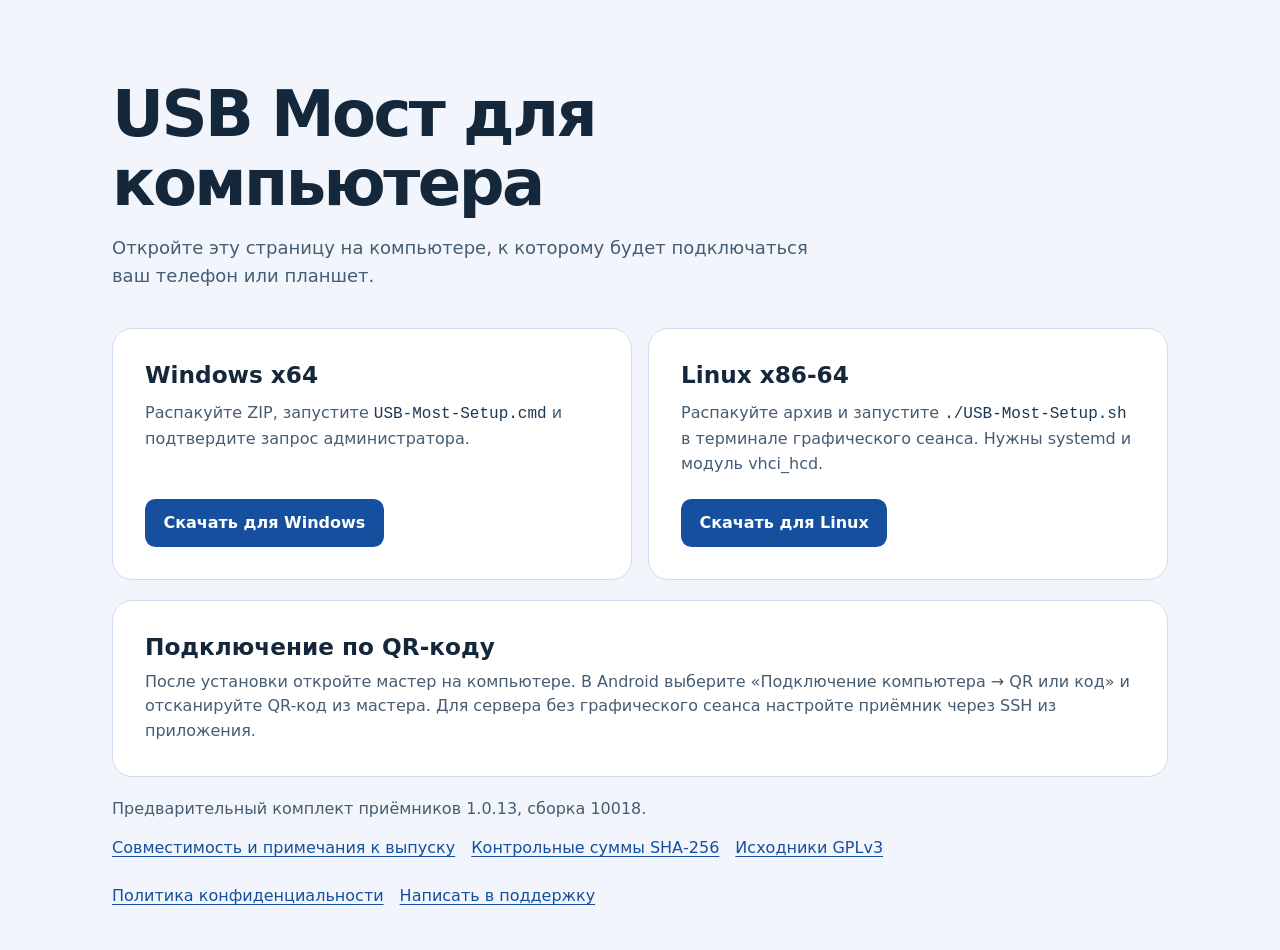
==== docs/index.html @ 8ec5f6c3 "🌐 Опубликовать страницу загрузки USB Моста Добавить проверенные ссылки на архивы Windows и Linux, ин" ====
<!doctype html>
<html lang="ru">
<head>
  <meta charset="utf-8">
  <meta name="viewport" content="width=device-width, initial-scale=1">
  <meta name="description" content="Приёмник USB Моста для Windows и Linux. Скачайте архив на компьютер и подключите Android-устройство по QR-коду.">
  <title>Скачать USB Мост для компьютера</title>
  <style>
    :root {
      color-scheme: light;
      font-family: system-ui, -apple-system, "Segoe UI", sans-serif;
      color: #15283b;
      background: #f2f6fc;
      --blue: #154f9e;
      --muted: #455c72;
      --border: #cddbec;
    }
    * { box-sizing: border-box; }
    body { margin: 0; line-height: 1.55; }
    main { width: min(66rem, calc(100% - 2rem)); margin: auto; padding: clamp(2rem, 7vw, 5rem) 0 2rem; }
    header { max-width: 45rem; margin-bottom: clamp(1.5rem, 3vw, 2.75rem); }
    h1, h2, p { margin: 0; }
    h1 { font-size: clamp(2rem, 1.35rem + 4vw, 4rem); line-height: 1.08; letter-spacing: -.04em; }
    header p { margin-top: 1rem; color: var(--muted); font-size: 1.125rem; }
    .releases { display: grid; grid-template-columns: repeat(2, minmax(0, 1fr)); gap: 1rem; }
    article, .next { background: white; border: 1px solid var(--border); border-radius: 1.25rem; padding: clamp(1.25rem, 3vw, 2rem); }
    article { display: flex; flex-direction: column; align-items: flex-start; }
    h2 { font-size: 1.45rem; line-height: 1.2; }
    article p { margin: .75rem 0 1.4rem; color: var(--muted); }
    code { font-family: ui-monospace, monospace; color: #193856; overflow-wrap: anywhere; }
    a { color: var(--blue); text-underline-offset: .2em; }
    .download {
      display: inline-flex; align-items: center; justify-content: center; min-height: 3rem;
      margin-top: auto; padding: .65rem 1.15rem; border-radius: .65rem;
      background: var(--blue); color: white; font-weight: 650; text-decoration: none;
    }
    .download:hover { background: #103e7c; }
    a:focus-visible { outline: 3px solid #1b61be; outline-offset: 4px; }
    .next { margin-top: 1.25rem; }
    .next p { margin-top: .55rem; color: var(--muted); }
    footer { margin-top: 1.25rem; color: var(--muted); }
    footer ul { list-style: none; display: flex; flex-wrap: wrap; gap: .25rem 1rem; padding: 0; margin: .3rem 0 0; }
    footer a { display: inline-flex; align-items: center; min-height: 2.75rem; }
    @media (max-width: 40rem) {
      .releases { grid-template-columns: 1fr; }
      .download { width: 100%; }
    }
  </style>
</head>
<body>
  <main>
    <header>
      <h1>USB Мост для компьютера</h1>
      <p>Откройте эту страницу на компьютере, к которому будет подключаться ваш телефон или планшет.</p>
    </header>
    <div class="releases" aria-label="Установщики">
      <article>
        <h2>Windows x64</h2>
        <p>Распакуйте ZIP, запустите <code>USB-Most-Setup.cmd</code> и подтвердите запрос администратора.</p>
        <a class="download" href="https://github.com/varyagnord/usb-most-downloads/releases/download/v1.0.13-vc10018/usb-most-1.0.13-windows-x86_64.zip">Скачать для Windows</a>
      </article>
      <article>
        <h2>Linux x86‑64</h2>
        <p>Распакуйте архив и запустите <code>./USB-Most-Setup.sh</code> в терминале графического сеанса. Нужны systemd и модуль vhci_hcd.</p>
        <a class="download" href="https://github.com/varyagnord/usb-most-downloads/releases/download/v1.0.13-vc10018/usb-most-1.0.13-linux-x86_64.tar.gz">Скачать для Linux</a>
      </article>
    </div>
    <section class="next" aria-labelledby="connect">
      <h2 id="connect">Подключение по QR-коду</h2>
      <p>После установки откройте мастер на компьютере. В Android выберите «Подключение компьютера → QR или код» и отсканируйте QR-код из мастера. Для сервера без графического сеанса настройте приёмник через SSH из приложения.</p>
    </section>
    <footer>
      <p>Предварительный комплект приёмников 1.0.13, сборка 10018.</p>
      <ul>
        <li><a href="https://github.com/varyagnord/usb-most-downloads/releases/tag/v1.0.13-vc10018">Совместимость и примечания к выпуску</a></li>
        <li><a href="https://github.com/varyagnord/usb-most-downloads/releases/download/v1.0.13-vc10018/SHA256SUMS">Контрольные суммы SHA‑256</a></li>
        <li><a href="https://github.com/varyagnord/usb-most-source/tree/v1.0.13-vc10018">Исходники GPLv3</a></li>
        <li><a href="privacy.html">Политика конфиденциальности</a></li>
        <li><a href="mailto:varyagnord@yandex.ru">Написать в поддержку</a></li>
      </ul>
    </footer>
  </main>
</body>
</html>
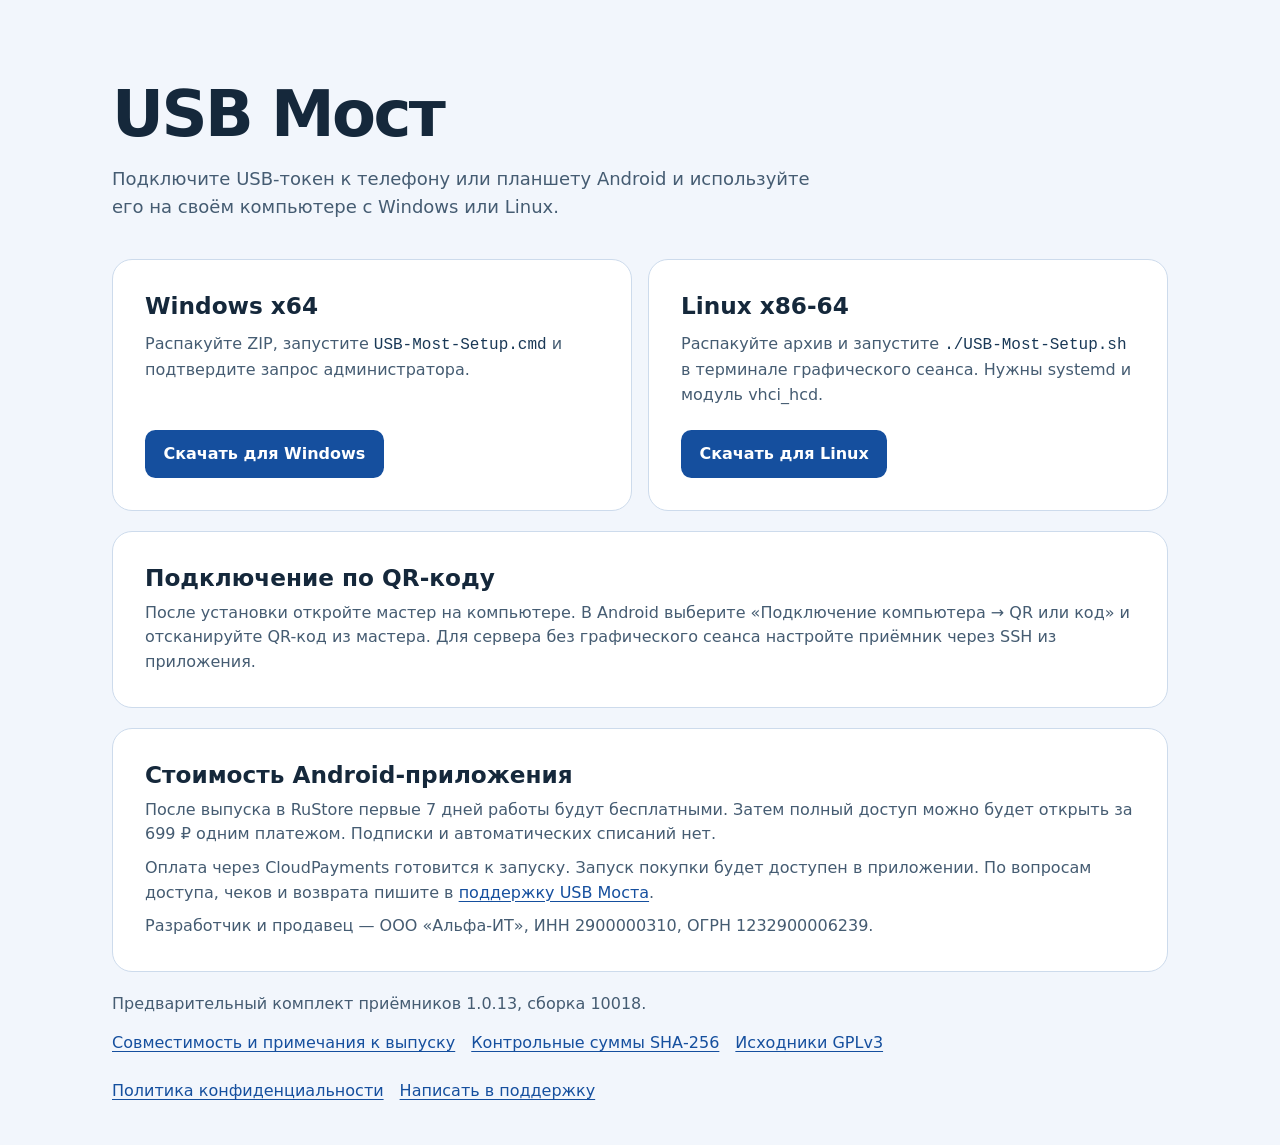
==== commit 3723bf21: "Describe USB Most and its launch pricing" ====
--- a/docs/index.html
+++ b/docs/index.html
@@ -3,8 +3,8 @@
 <head>
   <meta charset="utf-8">
   <meta name="viewport" content="width=device-width, initial-scale=1">
-  <meta name="description" content="Приёмник USB Моста для Windows и Linux. Скачайте архив на компьютер и подключите Android-устройство по QR-коду.">
-  <title>Скачать USB Мост для компьютера</title>
+  <meta name="description" content="USB Мост подключает USB-токен с телефона или планшета Android к компьютеру с Windows или Linux. Здесь можно скачать приёмник и узнать условия покупки.">
+  <title>USB Мост — подключение USB-токенов с Android</title>
   <style>
     :root {
       color-scheme: light;
@@ -50,8 +50,8 @@
 <body>
   <main>
     <header>
-      <h1>USB Мост для компьютера</h1>
-      <p>Откройте эту страницу на компьютере, к которому будет подключаться ваш телефон или планшет.</p>
+      <h1>USB Мост</h1>
+      <p>Подключите USB-токен к телефону или планшету Android и используйте его на своём компьютере с Windows или Linux.</p>
     </header>
     <div class="releases" aria-label="Установщики">
       <article>
@@ -69,6 +69,12 @@
       <h2 id="connect">Подключение по QR-коду</h2>
       <p>После установки откройте мастер на компьютере. В Android выберите «Подключение компьютера → QR или код» и отсканируйте QR-код из мастера. Для сервера без графического сеанса настройте приёмник через SSH из приложения.</p>
     </section>
+    <section class="next" aria-labelledby="purchase">
+      <h2 id="purchase">Стоимость Android-приложения</h2>
+      <p>После выпуска в RuStore первые 7 дней работы будут бесплатными. Затем полный доступ можно будет открыть за 699 ₽ одним платежом. Подписки и автоматических списаний нет.</p>
+      <p>Оплата через CloudPayments готовится к запуску. Запуск покупки будет доступен в приложении. По вопросам доступа, чеков и возврата пишите в <a href="mailto:varyagnord@yandex.ru">поддержку USB Моста</a>.</p>
+      <p>Разработчик и продавец — ООО «Альфа-ИТ», ИНН 2900000310, ОГРН 1232900006239.</p>
+    </section>
     <footer>
       <p>Предварительный комплект приёмников 1.0.13, сборка 10018.</p>
       <ul>
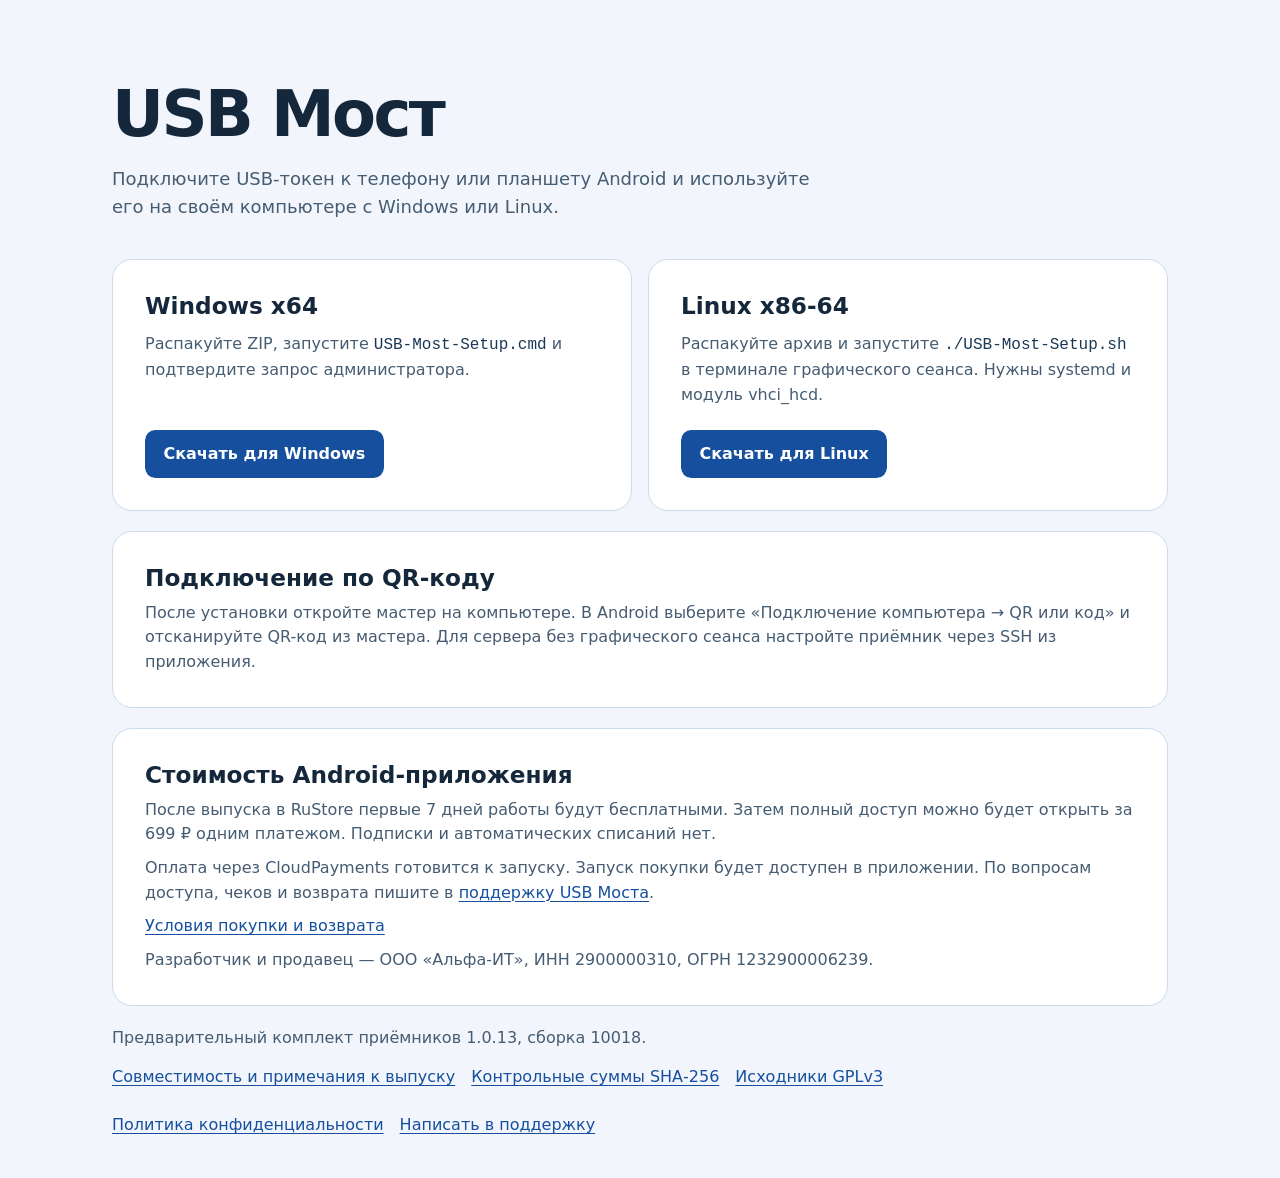
==== commit fa77fd70: "Add USB Most purchase terms and payment return page" ====
--- a/docs/index.html
+++ b/docs/index.html
@@ -38,6 +38,8 @@
     a:focus-visible { outline: 3px solid #1b61be; outline-offset: 4px; }
     .next { margin-top: 1.25rem; }
     .next p { margin-top: .55rem; color: var(--muted); }
+    #payment-return { display: none; }
+    #payment-return:target { display: block; margin: 0 0 1rem; }
     footer { margin-top: 1.25rem; color: var(--muted); }
     footer ul { list-style: none; display: flex; flex-wrap: wrap; gap: .25rem 1rem; padding: 0; margin: .3rem 0 0; }
     footer a { display: inline-flex; align-items: center; min-height: 2.75rem; }
@@ -53,6 +55,10 @@
       <h1>USB Мост</h1>
       <p>Подключите USB-токен к телефону или планшету Android и используйте его на своём компьютере с Windows или Linux.</p>
     </header>
+    <section class="next" id="payment-return" aria-labelledby="return-heading">
+      <h2 id="return-heading">Вернитесь в USB Мост</h2>
+      <p>Если оплата прошла, приложение проверит её при возвращении. Можно также нажать «Проверить оплату».</p>
+    </section>
     <div class="releases" aria-label="Установщики">
       <article>
         <h2>Windows x64</h2>
@@ -73,6 +79,7 @@
       <h2 id="purchase">Стоимость Android-приложения</h2>
       <p>После выпуска в RuStore первые 7 дней работы будут бесплатными. Затем полный доступ можно будет открыть за 699 ₽ одним платежом. Подписки и автоматических списаний нет.</p>
       <p>Оплата через CloudPayments готовится к запуску. Запуск покупки будет доступен в приложении. По вопросам доступа, чеков и возврата пишите в <a href="mailto:varyagnord@yandex.ru">поддержку USB Моста</a>.</p>
+      <p><a href="offer.html">Условия покупки и возврата</a></p>
       <p>Разработчик и продавец — ООО «Альфа-ИТ», ИНН 2900000310, ОГРН 1232900006239.</p>
     </section>
     <footer>
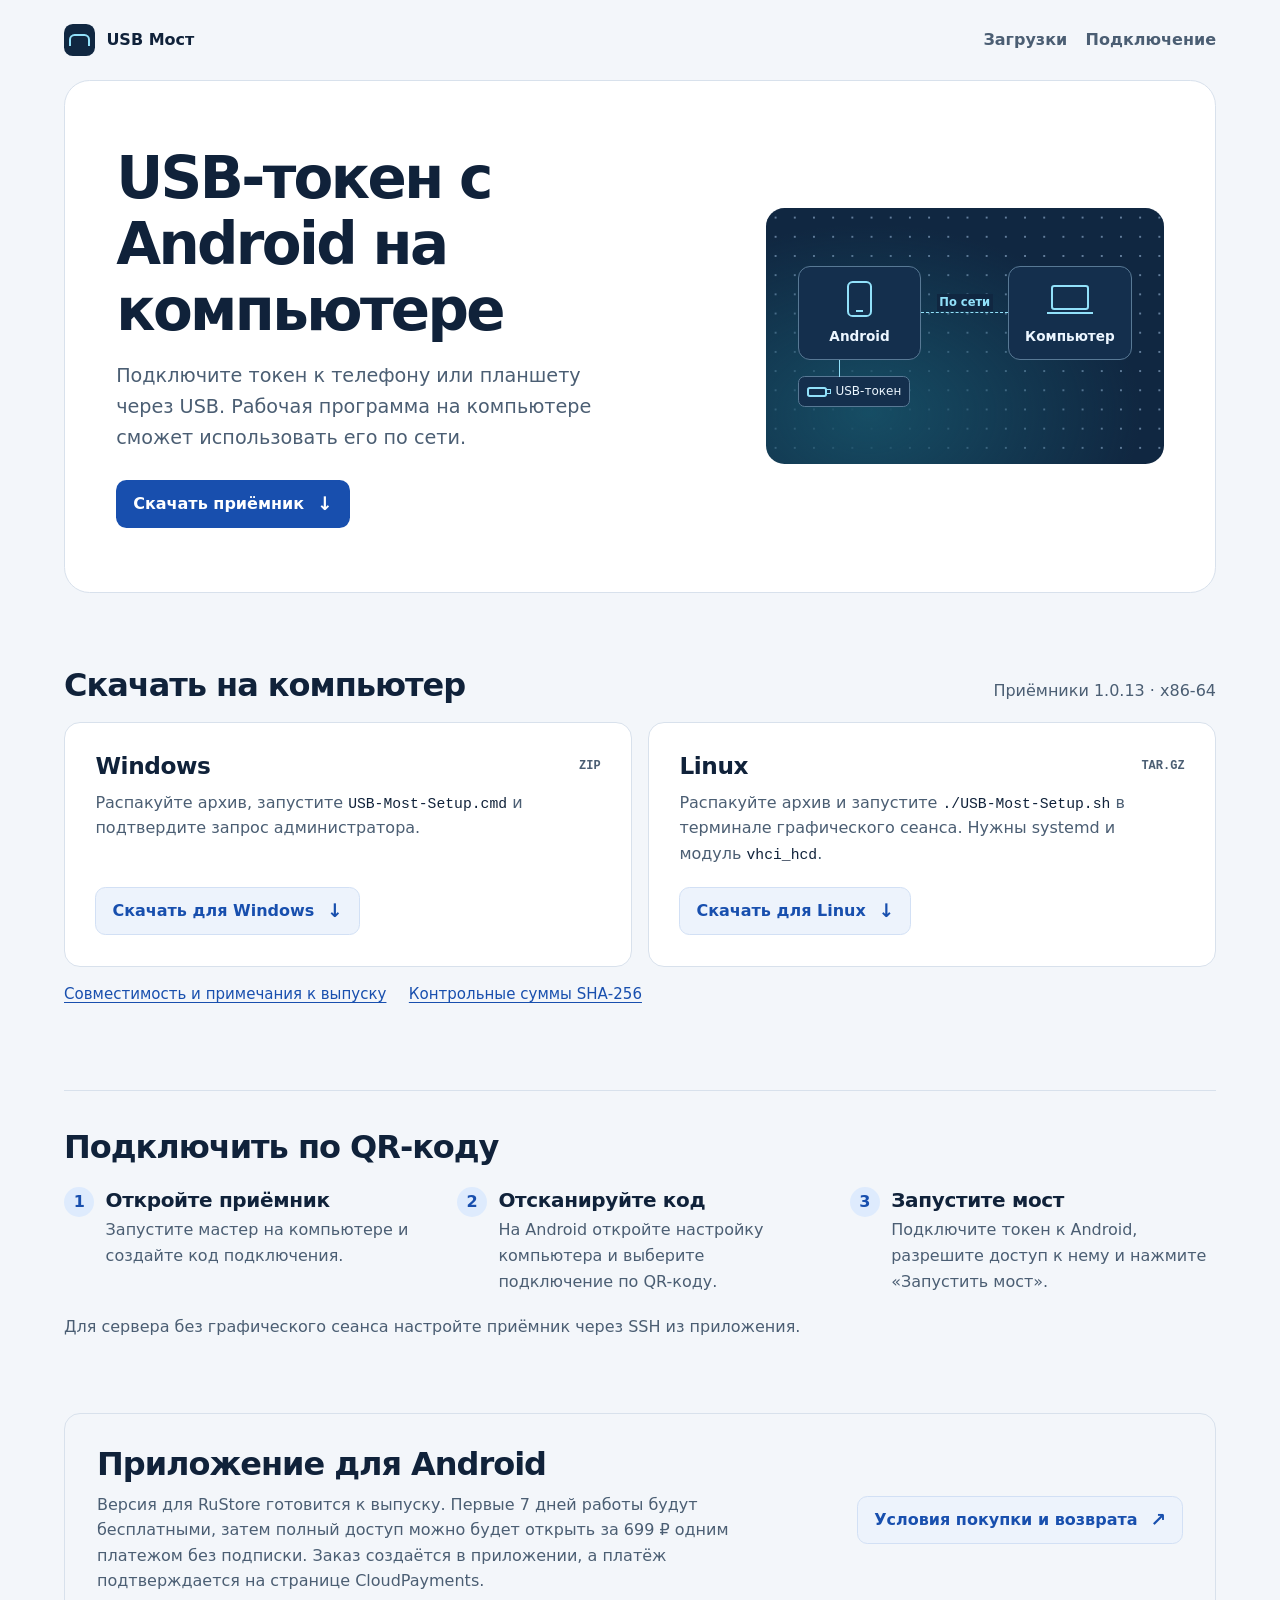
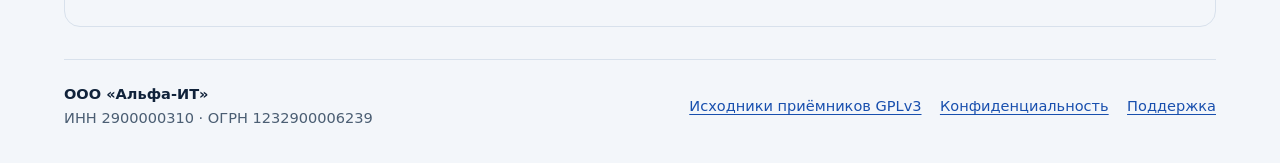
==== commit ff1e328e: "Refresh the USB Most download and documentation pages" ====
--- a/docs/index.html
+++ b/docs/index.html
@@ -3,95 +3,77 @@
 <head>
   <meta charset="utf-8">
   <meta name="viewport" content="width=device-width, initial-scale=1">
-  <meta name="description" content="USB Мост подключает USB-токен с телефона или планшета Android к компьютеру с Windows или Linux. Здесь можно скачать приёмник и узнать условия покупки.">
-  <title>USB Мост — подключение USB-токенов с Android</title>
-  <style>
-    :root {
-      color-scheme: light;
-      font-family: system-ui, -apple-system, "Segoe UI", sans-serif;
-      color: #15283b;
-      background: #f2f6fc;
-      --blue: #154f9e;
-      --muted: #455c72;
-      --border: #cddbec;
-    }
-    * { box-sizing: border-box; }
-    body { margin: 0; line-height: 1.55; }
-    main { width: min(66rem, calc(100% - 2rem)); margin: auto; padding: clamp(2rem, 7vw, 5rem) 0 2rem; }
-    header { max-width: 45rem; margin-bottom: clamp(1.5rem, 3vw, 2.75rem); }
-    h1, h2, p { margin: 0; }
-    h1 { font-size: clamp(2rem, 1.35rem + 4vw, 4rem); line-height: 1.08; letter-spacing: -.04em; }
-    header p { margin-top: 1rem; color: var(--muted); font-size: 1.125rem; }
-    .releases { display: grid; grid-template-columns: repeat(2, minmax(0, 1fr)); gap: 1rem; }
-    article, .next { background: white; border: 1px solid var(--border); border-radius: 1.25rem; padding: clamp(1.25rem, 3vw, 2rem); }
-    article { display: flex; flex-direction: column; align-items: flex-start; }
-    h2 { font-size: 1.45rem; line-height: 1.2; }
-    article p { margin: .75rem 0 1.4rem; color: var(--muted); }
-    code { font-family: ui-monospace, monospace; color: #193856; overflow-wrap: anywhere; }
-    a { color: var(--blue); text-underline-offset: .2em; }
-    .download {
-      display: inline-flex; align-items: center; justify-content: center; min-height: 3rem;
-      margin-top: auto; padding: .65rem 1.15rem; border-radius: .65rem;
-      background: var(--blue); color: white; font-weight: 650; text-decoration: none;
-    }
-    .download:hover { background: #103e7c; }
-    a:focus-visible { outline: 3px solid #1b61be; outline-offset: 4px; }
-    .next { margin-top: 1.25rem; }
-    .next p { margin-top: .55rem; color: var(--muted); }
-    #payment-return { display: none; }
-    #payment-return:target { display: block; margin: 0 0 1rem; }
-    footer { margin-top: 1.25rem; color: var(--muted); }
-    footer ul { list-style: none; display: flex; flex-wrap: wrap; gap: .25rem 1rem; padding: 0; margin: .3rem 0 0; }
-    footer a { display: inline-flex; align-items: center; min-height: 2.75rem; }
-    @media (max-width: 40rem) {
-      .releases { grid-template-columns: 1fr; }
-      .download { width: 100%; }
-    }
-  </style>
+  <meta name="description" content="USB Мост передаёт USB-токены с телефона или планшета Android на компьютер. Скачайте приёмник для Windows или Linux и подключитесь по QR-коду.">
+  <meta name="theme-color" content="#f3f6fa">
+  <title>USB Мост — приёмник для Windows и Linux</title>
+  <link rel="stylesheet" href="site.css">
 </head>
 <body>
-  <main>
-    <header>
-      <h1>USB Мост</h1>
-      <p>Подключите USB-токен к телефону или планшету Android и используйте его на своём компьютере с Windows или Linux.</p>
-    </header>
-    <section class="next" id="payment-return" aria-labelledby="return-heading">
+  <a class="skip" href="#main">К содержанию</a>
+  <header class="topbar wrap">
+    <a class="brand" href="./"><span class="brand-mark" aria-hidden="true"></span>USB Мост</a>
+    <nav aria-label="Разделы страницы"><a href="#downloads">Загрузки</a><a href="#connect">Подключение</a></nav>
+  </header>
+  <main class="wrap" id="main">
+    <section class="payment-return" id="payment-return" aria-labelledby="return-heading">
       <h2 id="return-heading">Вернитесь в USB Мост</h2>
-      <p>Если оплата прошла, приложение проверит её при возвращении. Можно также нажать «Проверить оплату».</p>
+      <p>Приложение проверит статус покупки при возвращении. Статус также можно обновить кнопкой «Проверить оплату».</p>
     </section>
-    <div class="releases" aria-label="Установщики">
-      <article>
-        <h2>Windows x64</h2>
-        <p>Распакуйте ZIP, запустите <code>USB-Most-Setup.cmd</code> и подтвердите запрос администратора.</p>
-        <a class="download" href="https://github.com/varyagnord/usb-most-downloads/releases/download/v1.0.13-vc10018/usb-most-1.0.13-windows-x86_64.zip">Скачать для Windows</a>
-      </article>
-      <article>
-        <h2>Linux x86‑64</h2>
-        <p>Распакуйте архив и запустите <code>./USB-Most-Setup.sh</code> в терминале графического сеанса. Нужны systemd и модуль vhci_hcd.</p>
-        <a class="download" href="https://github.com/varyagnord/usb-most-downloads/releases/download/v1.0.13-vc10018/usb-most-1.0.13-linux-x86_64.tar.gz">Скачать для Linux</a>
-      </article>
-    </div>
-    <section class="next" aria-labelledby="connect">
-      <h2 id="connect">Подключение по QR-коду</h2>
-      <p>После установки откройте мастер на компьютере. В Android выберите «Подключение компьютера → QR или код» и отсканируйте QR-код из мастера. Для сервера без графического сеанса настройте приёмник через SSH из приложения.</p>
+    <section class="hero" aria-labelledby="title">
+      <div class="hero-copy">
+        <h1 id="title">USB-токен с Android на компьютере</h1>
+        <p>Подключите токен к телефону или планшету через USB. Рабочая программа на компьютере сможет использовать его по сети.</p>
+        <a class="button primary" href="#downloads">Скачать приёмник <span aria-hidden="true">↓</span></a>
+      </div>
+      <figure class="connection-map" aria-label="Токен подключается по USB к Android. Android соединяется по сети с компьютером.">
+        <div class="map-endpoints" aria-hidden="true">
+          <div class="endpoint"><span class="symbol phone"></span><span>Android</span></div>
+          <div class="wire"><span>По сети</span></div>
+          <div class="endpoint"><span class="symbol laptop"></span><span>Компьютер</span></div>
+        </div>
+        <div class="map-token" aria-hidden="true"><span class="symbol token"></span><span>USB-токен</span></div>
+      </figure>
     </section>
-    <section class="next" aria-labelledby="purchase">
-      <h2 id="purchase">Стоимость Android-приложения</h2>
-      <p>После выпуска в RuStore первые 7 дней работы будут бесплатными. Затем полный доступ можно будет открыть за 699 ₽ одним платежом. Подписки и автоматических списаний нет.</p>
-      <p>Оплата через CloudPayments готовится к запуску. Запуск покупки будет доступен в приложении. По вопросам доступа, чеков и возврата пишите в <a href="mailto:varyagnord@yandex.ru">поддержку USB Моста</a>.</p>
-      <p><a href="offer.html">Условия покупки и возврата</a></p>
-      <p>Разработчик и продавец — ООО «Альфа-ИТ», ИНН 2900000310, ОГРН 1232900006239.</p>
+    <section class="section" id="downloads" aria-labelledby="downloads-heading">
+      <div class="section-heading"><h2 id="downloads-heading">Скачать на компьютер</h2><p>Приёмники 1.0.13 · x86‑64</p></div>
+      <div class="releases">
+        <article class="card">
+          <div class="card-heading"><h3>Windows</h3><span class="file-type">ZIP</span></div>
+          <p>Распакуйте архив, запустите <code>USB-Most-Setup.cmd</code> и подтвердите запрос администратора.</p>
+          <a class="button download" href="https://github.com/varyagnord/usb-most-downloads/releases/download/v1.0.13-vc10018/usb-most-1.0.13-windows-x86_64.zip">Скачать для Windows <span aria-hidden="true">↓</span></a>
+        </article>
+        <article class="card">
+          <div class="card-heading"><h3>Linux</h3><span class="file-type">TAR.GZ</span></div>
+          <p>Распакуйте архив и запустите <code>./USB-Most-Setup.sh</code> в терминале графического сеанса. Нужны systemd и модуль <code>vhci_hcd</code>.</p>
+          <a class="button download" href="https://github.com/varyagnord/usb-most-downloads/releases/download/v1.0.13-vc10018/usb-most-1.0.13-linux-x86_64.tar.gz">Скачать для Linux <span aria-hidden="true">↓</span></a>
+        </article>
+      </div>
+      <div class="release-links">
+        <a href="https://github.com/varyagnord/usb-most-downloads/releases/tag/v1.0.13-vc10018">Совместимость и примечания к выпуску</a>
+        <a href="https://github.com/varyagnord/usb-most-downloads/releases/download/v1.0.13-vc10018/SHA256SUMS">Контрольные суммы SHA‑256</a>
+      </div>
     </section>
-    <footer>
-      <p>Предварительный комплект приёмников 1.0.13, сборка 10018.</p>
-      <ul>
-        <li><a href="https://github.com/varyagnord/usb-most-downloads/releases/tag/v1.0.13-vc10018">Совместимость и примечания к выпуску</a></li>
-        <li><a href="https://github.com/varyagnord/usb-most-downloads/releases/download/v1.0.13-vc10018/SHA256SUMS">Контрольные суммы SHA‑256</a></li>
-        <li><a href="https://github.com/varyagnord/usb-most-source/tree/v1.0.13-vc10018">Исходники GPLv3</a></li>
-        <li><a href="privacy.html">Политика конфиденциальности</a></li>
-        <li><a href="mailto:varyagnord@yandex.ru">Написать в поддержку</a></li>
-      </ul>
-    </footer>
+    <section class="section setup" id="connect" aria-labelledby="connect-heading">
+      <h2 id="connect-heading">Подключить по QR-коду</h2>
+      <ol class="steps">
+        <li><h3>Откройте приёмник</h3><p>Запустите мастер на компьютере и создайте код подключения.</p></li>
+        <li><h3>Отсканируйте код</h3><p>На Android откройте настройку компьютера и выберите подключение по QR-коду.</p></li>
+        <li><h3>Запустите мост</h3><p>Подключите токен к Android, разрешите доступ к нему и нажмите «Запустить мост».</p></li>
+      </ol>
+      <p class="aside">Для сервера без графического сеанса настройте приёмник через SSH из приложения.</p>
+    </section>
+    <section class="section app-info" id="purchase" aria-labelledby="purchase-heading">
+      <div><h2 id="purchase-heading">Приложение для Android</h2><p>Версия для RuStore готовится к выпуску. Первые 7 дней работы будут бесплатными, затем полный доступ можно будет открыть за 699 ₽ одним платежом без подписки. Заказ создаётся в приложении, а платёж подтверждается на странице CloudPayments.</p></div>
+      <a class="button download" href="offer.html">Условия покупки и возврата <span aria-hidden="true">↗</span></a>
+    </section>
   </main>
+  <footer class="wrap footer">
+    <div><strong>ООО «Альфа-ИТ»</strong><p>ИНН 2900000310 · ОГРН 1232900006239</p></div>
+    <nav aria-label="Документы и поддержка">
+      <a href="https://github.com/varyagnord/usb-most-source/tree/v1.0.13-vc10018">Исходники приёмников GPLv3</a>
+      <a href="privacy.html">Конфиденциальность</a>
+      <a href="mailto:varyagnord@yandex.ru">Поддержка</a>
+    </nav>
+  </footer>
 </body>
 </html>
--- a/docs/site.css
+++ b/docs/site.css
@@ -0,0 +1,102 @@
+:root {
+  color-scheme: light;
+  font-family: system-ui, -apple-system, "Segoe UI", sans-serif;
+  color: #10223a;
+  background: #f3f6fa;
+  --paper: #fff;
+  --ink: #10223a;
+  --muted: #4b5e73;
+  --line: #d8e1ec;
+  --blue: #184fae;
+  --deep: #102741;
+  --cyan: #92e1fa;
+}
+* { box-sizing: border-box; }
+body { margin: 0; line-height: 1.6; }
+h1, h2, h3, p, figure { margin: 0; }
+h1, h2, h3 { line-height: 1.14; text-wrap: balance; }
+h1 { font-size: clamp(2.05rem, 1.38rem + 2.8vw, 3.65rem); letter-spacing: -.045em; font-weight: 760; }
+h2 { font-size: clamp(1.5rem, 1.2rem + 1vw, 2.25rem); letter-spacing: -.032em; }
+h3 { font-size: 1.25rem; letter-spacing: -.017em; }
+a { color: var(--blue); text-underline-offset: .23em; }
+a:hover { color: #113e8b; }
+a:focus-visible { outline: 3px solid #2766cb; outline-offset: 4px; }
+code { font: .92em ui-monospace, monospace; color: var(--ink); overflow-wrap: anywhere; }
+.wrap { width: min(72rem, calc(100% - 3rem)); margin-inline: auto; }
+.skip { position: absolute; z-index: 2; inset: .5rem auto auto .5rem; background: var(--paper); padding: .65rem 1rem; transform: translateY(-160%); }
+.skip:focus { transform: none; }
+.topbar { min-height: 5rem; display: flex; align-items: center; justify-content: space-between; gap: .25rem 1.5rem; }
+.brand { display: inline-flex; align-items: center; gap: .7rem; min-height: 2.75rem; color: var(--ink); font-weight: 750; text-decoration: none; white-space: nowrap; }
+.brand-mark { display: grid; place-items: center; width: 1.95rem; height: 1.95rem; border-radius: .55rem; background: var(--deep); }
+.brand-mark::before { content: ""; width: 1.05rem; height: .65rem; border: 2px solid var(--cyan); border-bottom: 0; border-radius: .35rem .35rem 0 0; }
+.topbar nav, .footer nav { display: flex; align-items: center; flex-wrap: wrap; gap: 0 1.15rem; }
+.topbar nav a, .footer nav a, .release-links a { display: inline-flex; align-items: center; min-height: 2.75rem; }
+.topbar nav a { text-decoration: none; font-weight: 650; color: var(--muted); }
+.topbar nav a:hover { color: var(--blue); text-decoration: underline; }
+.hero { display: grid; grid-template-columns: minmax(0, 1.25fr) minmax(0, .85fr); align-items: center; gap: clamp(2rem, 5vw, 5rem); padding: clamp(2rem, 5vw, 4.5rem) clamp(1.25rem, 4vw, 4rem); background: var(--paper); border: 1px solid var(--line); border-radius: 1.6rem; }
+.hero-copy p { color: var(--muted); max-width: 40ch; margin: 1.15rem 0 1.65rem; font-size: clamp(1rem, .9rem + .4vw, 1.2rem); }
+.button { display: inline-flex; align-items: center; justify-content: center; gap: .8rem; min-height: 3rem; padding: .55rem 1rem; border: 1px solid transparent; border-radius: .65rem; text-decoration: none; font-weight: 690; line-height: 1.3; }
+.button span { font-size: 1.17em; }
+.primary { background: var(--blue); color: white; }
+.primary:hover { color: white; background: #123f8f; }
+.download { background: #edf3fc; border-color: #d2e0f5; }
+.download:hover { background: #dfeafd; }
+.connection-map {
+  display: grid; align-content: center; gap: 1rem; min-width: 0; min-height: 16rem;
+  padding: clamp(1rem, 3vw, 2rem); color: #ecf6ff; border-radius: 1.15rem; background-color: var(--deep);
+  background-image: radial-gradient(ellipse at 26% 80%, #164d64 0%, transparent 65%), radial-gradient(circle, #637e9c 1px, transparent 1px);
+  background-size: auto, 1.2rem 1.2rem;
+}
+.map-endpoints { display: grid; grid-template-columns: minmax(4.2rem, 1fr) minmax(2rem, .7fr) minmax(5.5rem, 1fr); align-items: center; }
+.endpoint { display: grid; justify-items: center; gap: .55rem; padding: .9rem .25rem .7rem; background: #142f4d; border: 1px solid #587995; border-radius: .75rem; font-size: .85rem; font-weight: 650; }
+.symbol { display: block; position: relative; color: var(--cyan); }
+.phone { width: 1.55rem; height: 2.25rem; border: 2px solid; border-radius: .35rem; }
+.phone::after { content: ""; position: absolute; width: .45rem; height: 2px; background: currentColor; inset: auto 0 .2rem; margin-inline: auto; }
+.laptop { width: 2.4rem; height: 1.6rem; border: 2px solid; border-radius: .2rem; margin-block: .22rem .43rem; }
+.laptop::after { content: ""; position: absolute; top: calc(100% + .23rem); inset-inline: -.35rem; border-bottom: 2px solid; }
+.wire { position: relative; height: 1px; border-top: 1px dashed var(--cyan); text-align: center; }
+.wire span { position: relative; top: -1.55rem; font-size: .72rem; font-weight: 650; white-space: nowrap; color: var(--cyan); background: var(--deep); padding: .08rem .15rem; }
+.map-token { position: relative; width: max-content; max-width: 100%; display: flex; align-items: center; gap: .5rem; color: #ecf6ff; padding: .32rem .5rem; background: #142f4d; border: 1px solid #587995; border-radius: .42rem; font-size: .75rem; }
+.map-token::before { content: ""; position: absolute; width: 1px; height: calc(1rem + 1px); top: calc(-1rem - 1px); left: min(48%, 2.5rem); border-left: 1px solid var(--cyan); }
+.token { width: 1.3rem; height: .62rem; border: 2px solid; border-radius: .17rem; }
+.token::after { content: ""; position: absolute; inset: .04rem auto .04rem 100%; width: .29rem; border: 1px solid; border-left: 0; }
+.section { margin-top: clamp(2.6rem, 6vw, 4.6rem); scroll-margin-top: 1rem; }
+.section-heading { display: flex; align-items: baseline; justify-content: space-between; flex-wrap: wrap; gap: .4rem 1.5rem; margin-bottom: 1.15rem; }
+.section-heading p, .card p, .steps p, .aside, .app-info p, .footer p { color: var(--muted); }
+.releases { display: grid; grid-template-columns: repeat(2, minmax(0, 1fr)); gap: 1rem; }
+.card { display: flex; flex-direction: column; align-items: flex-start; padding: clamp(1.15rem, 3vw, 1.9rem); border: 1px solid var(--line); background: var(--paper); border-radius: 1rem; }
+.card-heading { display: flex; align-items: center; justify-content: space-between; flex-wrap: wrap; gap: .5rem; width: 100%; }
+.card-heading h3 { font-size: 1.45rem; }
+.file-type { font: 650 .75rem ui-monospace, monospace; color: var(--muted); }
+.card p { max-width: 45ch; margin: .65rem 0 1.3rem; }
+.card .button { margin-top: auto; }
+.release-links { display: flex; gap: 0 1.4rem; flex-wrap: wrap; margin-top: .35rem; font-size: .94rem; }
+.setup { border-top: 1px solid var(--line); padding-top: clamp(1.6rem, 3vw, 2.4rem); }
+.steps { display: grid; grid-template-columns: repeat(3, minmax(0, 1fr)); gap: 1.2rem 1.65rem; padding: 0; margin: 1.45rem 0 .8rem; list-style: none; counter-reset: steps; }
+.steps li { counter-increment: steps; padding-inline-start: 2.6rem; position: relative; }
+.steps li::before { content: counter(steps); display: grid; place-items: center; position: absolute; inset: -.15rem auto auto 0; width: 1.9rem; height: 1.9rem; border-radius: 50%; background: #deebfd; color: var(--blue); font-weight: 750; }
+.steps p { margin-top: .35rem; }
+.aside { margin-top: 1.25rem; }
+.app-info { display: flex; justify-content: space-between; flex-wrap: wrap; align-items: center; gap: 1rem 2rem; border: 1px solid var(--line); border-radius: 1rem; padding: clamp(1.25rem, 3vw, 2rem); }
+.app-info p { max-width: 63ch; margin-top: .55rem; }
+.payment-return { display: none; border: 1px solid #a4bfe8; background: #e6f0ff; padding: 1rem 1.2rem; border-radius: .85rem; margin-bottom: 1rem; }
+.payment-return:target { display: block; }
+.payment-return h2 { font-size: 1.22rem; margin-bottom: .35rem; }
+.footer { display: flex; align-items: center; justify-content: space-between; flex-wrap: wrap; gap: .6rem 1rem; padding-block: 1.4rem 2.1rem; margin-top: 2rem; border-top: 1px solid var(--line); font-size: .91rem; }
+.document { max-width: 51rem; border: 1px solid var(--line); border-radius: 1.25rem; background: var(--paper); padding: clamp(1.15rem, 5vw, 3.2rem); margin-bottom: 2rem; overflow-wrap: anywhere; }
+.document h1 { font-size: clamp(1.8rem, 1.3rem + 2vw, 2.9rem); margin-bottom: 1rem; }
+.document h2 { font-size: 1.3rem; margin: 1.9rem 0 .5rem; }
+.document p + p { margin-top: .7rem; }
+.document .seller { background: #edf3fc; border-radius: .8rem; padding: 1.1rem; margin-top: 1.75rem; }
+.document .seller h2 { margin-top: 0; }
+@media (max-width: 53rem) {
+  .hero { grid-template-columns: 1fr; gap: 1.6rem; }
+  .connection-map { max-width: 30rem; min-height: 12rem; }
+}
+@media (max-width: 38rem) {
+  .wrap { width: calc(100% - 1.5rem); }
+  .topbar { min-height: 4rem; flex-wrap: wrap; padding-block: .2rem; }
+  .topbar nav { gap: 0 .7rem; font-size: .88rem; }
+  .releases, .steps { grid-template-columns: 1fr; }
+  .card .button { align-self: stretch; }
+}
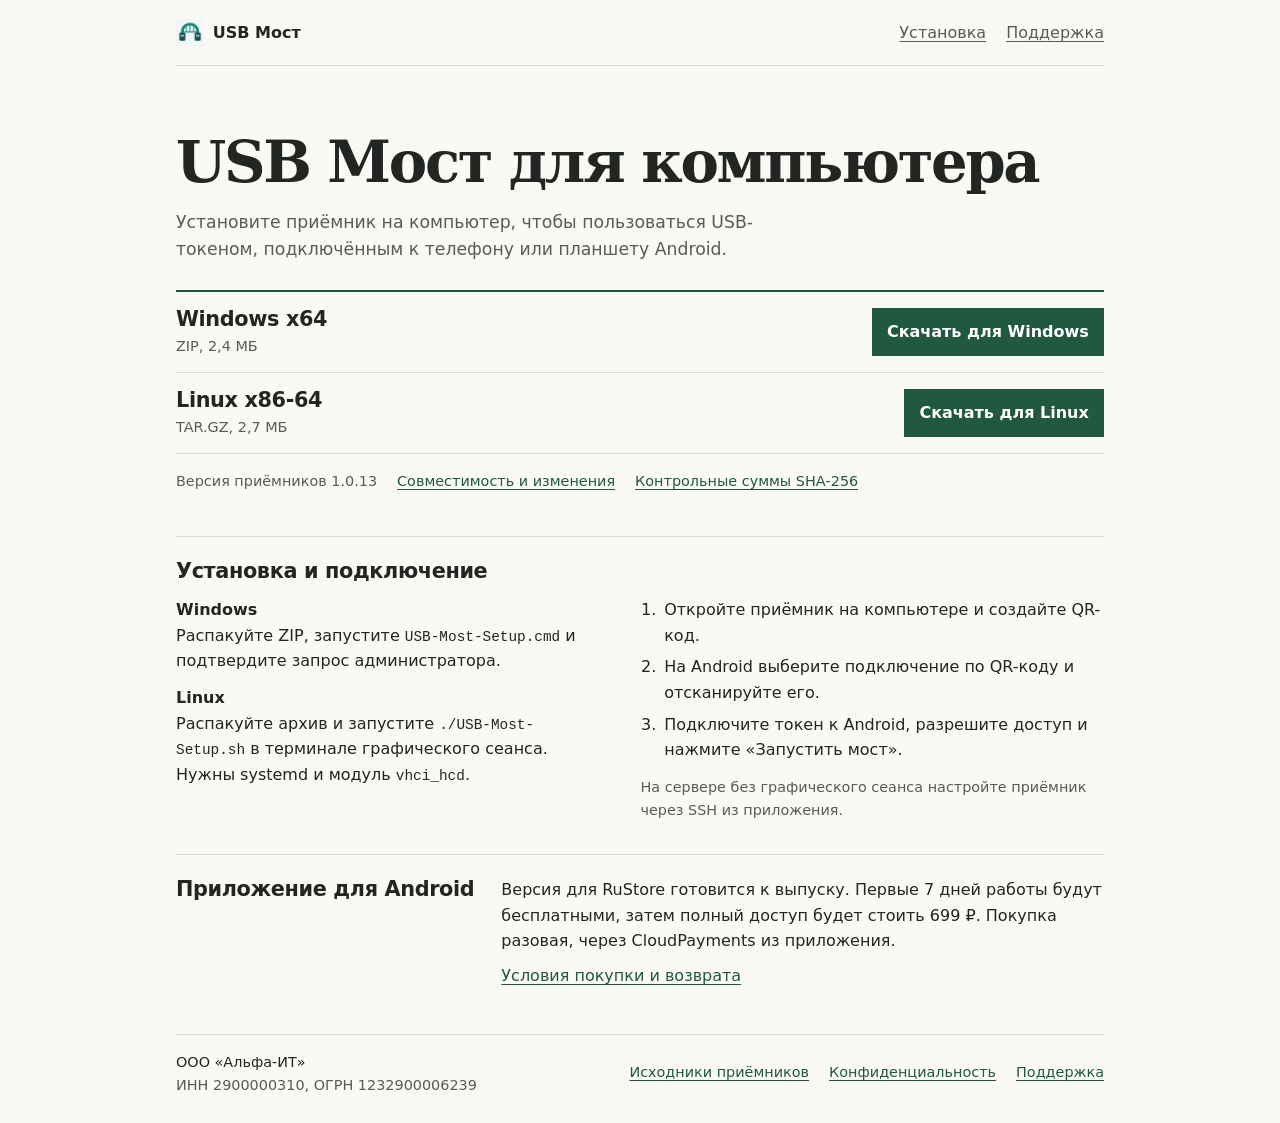
==== commit 1967dd9e: "Simplify the USB Most download page" ====
--- a/docs/index.html
+++ b/docs/index.html
@@ -3,74 +3,72 @@
 <head>
   <meta charset="utf-8">
   <meta name="viewport" content="width=device-width, initial-scale=1">
-  <meta name="description" content="USB Мост передаёт USB-токены с телефона или планшета Android на компьютер. Скачайте приёмник для Windows или Linux и подключитесь по QR-коду.">
-  <meta name="theme-color" content="#f3f6fa">
-  <title>USB Мост — приёмник для Windows и Linux</title>
+  <meta name="description" content="Загрузка и установка приёмника USB Моста для Windows и Linux. Подключение USB-токенов с Android по сети.">
+  <meta name="theme-color" content="#faf9f6">
+  <title>USB Мост — загрузка для компьютера</title>
+  <link rel="icon" href="usb-most.png" type="image/png">
   <link rel="stylesheet" href="site.css">
 </head>
 <body>
   <a class="skip" href="#main">К содержанию</a>
-  <header class="topbar wrap">
-    <a class="brand" href="./"><span class="brand-mark" aria-hidden="true"></span>USB Мост</a>
-    <nav aria-label="Разделы страницы"><a href="#downloads">Загрузки</a><a href="#connect">Подключение</a></nav>
+  <header class="masthead wrap">
+    <a class="brand" href="./"><img src="usb-most.png" width="28" height="28" alt="">USB Мост</a>
+    <nav aria-label="Навигация"><a href="#connect">Установка</a><a href="mailto:varyagnord@yandex.ru">Поддержка</a></nav>
   </header>
   <main class="wrap" id="main">
     <section class="payment-return" id="payment-return" aria-labelledby="return-heading">
       <h2 id="return-heading">Вернитесь в USB Мост</h2>
-      <p>Приложение проверит статус покупки при возвращении. Статус также можно обновить кнопкой «Проверить оплату».</p>
+      <p>Откройте приложение на Android. Если статус покупки ещё не обновился, нажмите «Проверить оплату».</p>
     </section>
-    <section class="hero" aria-labelledby="title">
-      <div class="hero-copy">
-        <h1 id="title">USB-токен с Android на компьютере</h1>
-        <p>Подключите токен к телефону или планшету через USB. Рабочая программа на компьютере сможет использовать его по сети.</p>
-        <a class="button primary" href="#downloads">Скачать приёмник <span aria-hidden="true">↓</span></a>
-      </div>
-      <figure class="connection-map" aria-label="Токен подключается по USB к Android. Android соединяется по сети с компьютером.">
-        <div class="map-endpoints" aria-hidden="true">
-          <div class="endpoint"><span class="symbol phone"></span><span>Android</span></div>
-          <div class="wire"><span>По сети</span></div>
-          <div class="endpoint"><span class="symbol laptop"></span><span>Компьютер</span></div>
+    <header class="intro" id="downloads">
+      <h1>USB Мост для компьютера</h1>
+      <p>Установите приёмник на компьютер, чтобы пользоваться USB-токеном, подключённым к телефону или планшету Android.</p>
+    </header>
+    <section aria-label="Файлы приёмника">
+      <div class="downloads">
+        <div class="platform">
+          <div><h2>Windows x64</h2><p>ZIP, 2,4 МБ</p></div>
+          <a href="https://github.com/varyagnord/usb-most-downloads/releases/download/v1.0.13-vc10018/usb-most-1.0.13-windows-x86_64.zip">Скачать для Windows</a>
         </div>
-        <div class="map-token" aria-hidden="true"><span class="symbol token"></span><span>USB-токен</span></div>
-      </figure>
-    </section>
-    <section class="section" id="downloads" aria-labelledby="downloads-heading">
-      <div class="section-heading"><h2 id="downloads-heading">Скачать на компьютер</h2><p>Приёмники 1.0.13 · x86‑64</p></div>
-      <div class="releases">
-        <article class="card">
-          <div class="card-heading"><h3>Windows</h3><span class="file-type">ZIP</span></div>
-          <p>Распакуйте архив, запустите <code>USB-Most-Setup.cmd</code> и подтвердите запрос администратора.</p>
-          <a class="button download" href="https://github.com/varyagnord/usb-most-downloads/releases/download/v1.0.13-vc10018/usb-most-1.0.13-windows-x86_64.zip">Скачать для Windows <span aria-hidden="true">↓</span></a>
-        </article>
-        <article class="card">
-          <div class="card-heading"><h3>Linux</h3><span class="file-type">TAR.GZ</span></div>
-          <p>Распакуйте архив и запустите <code>./USB-Most-Setup.sh</code> в терминале графического сеанса. Нужны systemd и модуль <code>vhci_hcd</code>.</p>
-          <a class="button download" href="https://github.com/varyagnord/usb-most-downloads/releases/download/v1.0.13-vc10018/usb-most-1.0.13-linux-x86_64.tar.gz">Скачать для Linux <span aria-hidden="true">↓</span></a>
-        </article>
+        <div class="platform">
+          <div><h2>Linux x86‑64</h2><p>TAR.GZ, 2,7 МБ</p></div>
+          <a href="https://github.com/varyagnord/usb-most-downloads/releases/download/v1.0.13-vc10018/usb-most-1.0.13-linux-x86_64.tar.gz">Скачать для Linux</a>
+        </div>
       </div>
       <div class="release-links">
-        <a href="https://github.com/varyagnord/usb-most-downloads/releases/tag/v1.0.13-vc10018">Совместимость и примечания к выпуску</a>
+        <p>Версия приёмников 1.0.13</p>
+        <a href="https://github.com/varyagnord/usb-most-downloads/releases/tag/v1.0.13-vc10018">Совместимость и изменения</a>
         <a href="https://github.com/varyagnord/usb-most-downloads/releases/download/v1.0.13-vc10018/SHA256SUMS">Контрольные суммы SHA‑256</a>
       </div>
     </section>
-    <section class="section setup" id="connect" aria-labelledby="connect-heading">
-      <h2 id="connect-heading">Подключить по QR-коду</h2>
-      <ol class="steps">
-        <li><h3>Откройте приёмник</h3><p>Запустите мастер на компьютере и создайте код подключения.</p></li>
-        <li><h3>Отсканируйте код</h3><p>На Android откройте настройку компьютера и выберите подключение по QR-коду.</p></li>
-        <li><h3>Запустите мост</h3><p>Подключите токен к Android, разрешите доступ к нему и нажмите «Запустить мост».</p></li>
-      </ol>
-      <p class="aside">Для сервера без графического сеанса настройте приёмник через SSH из приложения.</p>
+    <section class="rule-section" id="connect" aria-labelledby="connect-heading">
+      <h2 id="connect-heading">Установка и подключение</h2>
+      <div class="instructions">
+        <dl>
+          <dt>Windows</dt>
+          <dd>Распакуйте ZIP, запустите <code>USB-Most-Setup.cmd</code> и подтвердите запрос администратора.</dd>
+          <dt>Linux</dt>
+          <dd>Распакуйте архив и запустите <code>./USB-Most-Setup.sh</code> в терминале графического сеанса. Нужны systemd и модуль <code>vhci_hcd</code>.</dd>
+        </dl>
+        <div>
+          <ol>
+            <li>Откройте приёмник на компьютере и создайте QR-код.</li>
+            <li>На Android выберите подключение по QR-коду и отсканируйте его.</li>
+            <li>Подключите токен к Android, разрешите доступ и нажмите «Запустить мост».</li>
+          </ol>
+          <p class="note">На сервере без графического сеанса настройте приёмник через SSH из приложения.</p>
+        </div>
+      </div>
     </section>
-    <section class="section app-info" id="purchase" aria-labelledby="purchase-heading">
-      <div><h2 id="purchase-heading">Приложение для Android</h2><p>Версия для RuStore готовится к выпуску. Первые 7 дней работы будут бесплатными, затем полный доступ можно будет открыть за 699 ₽ одним платежом без подписки. Заказ создаётся в приложении, а платёж подтверждается на странице CloudPayments.</p></div>
-      <a class="button download" href="offer.html">Условия покупки и возврата <span aria-hidden="true">↗</span></a>
+    <section class="rule-section purchase" id="purchase" aria-labelledby="purchase-heading">
+      <h2 id="purchase-heading">Приложение для Android</h2>
+      <div><p>Версия для RuStore готовится к выпуску. Первые 7 дней работы будут бесплатными, затем полный доступ будет стоить 699 ₽. Покупка разовая, через CloudPayments из приложения.</p><a href="offer.html">Условия покупки и возврата</a></div>
     </section>
   </main>
-  <footer class="wrap footer">
-    <div><strong>ООО «Альфа-ИТ»</strong><p>ИНН 2900000310 · ОГРН 1232900006239</p></div>
+  <footer class="footer wrap">
+    <div><p>ООО «Альфа-ИТ»</p><p class="note">ИНН 2900000310, ОГРН 1232900006239</p></div>
     <nav aria-label="Документы и поддержка">
-      <a href="https://github.com/varyagnord/usb-most-source/tree/v1.0.13-vc10018">Исходники приёмников GPLv3</a>
+      <a href="https://github.com/varyagnord/usb-most-source/tree/v1.0.13-vc10018">Исходники приёмников</a>
       <a href="privacy.html">Конфиденциальность</a>
       <a href="mailto:varyagnord@yandex.ru">Поддержка</a>
     </nav>
--- a/docs/site.css
+++ b/docs/site.css
@@ -1,102 +1,73 @@
 :root {
   color-scheme: light;
   font-family: system-ui, -apple-system, "Segoe UI", sans-serif;
-  color: #10223a;
-  background: #f3f6fa;
-  --paper: #fff;
-  --ink: #10223a;
-  --muted: #4b5e73;
-  --line: #d8e1ec;
-  --blue: #184fae;
-  --deep: #102741;
-  --cyan: #92e1fa;
+  color: #222622;
+  background: #faf9f6;
+  --muted: #555d56;
+  --line: #d6d9d2;
+  --accent: #205840;
 }
+
 * { box-sizing: border-box; }
 body { margin: 0; line-height: 1.6; }
-h1, h2, h3, p, figure { margin: 0; }
-h1, h2, h3 { line-height: 1.14; text-wrap: balance; }
-h1 { font-size: clamp(2.05rem, 1.38rem + 2.8vw, 3.65rem); letter-spacing: -.045em; font-weight: 760; }
-h2 { font-size: clamp(1.5rem, 1.2rem + 1vw, 2.25rem); letter-spacing: -.032em; }
-h3 { font-size: 1.25rem; letter-spacing: -.017em; }
-a { color: var(--blue); text-underline-offset: .23em; }
-a:hover { color: #113e8b; }
-a:focus-visible { outline: 3px solid #2766cb; outline-offset: 4px; }
-code { font: .92em ui-monospace, monospace; color: var(--ink); overflow-wrap: anywhere; }
-.wrap { width: min(72rem, calc(100% - 3rem)); margin-inline: auto; }
-.skip { position: absolute; z-index: 2; inset: .5rem auto auto .5rem; background: var(--paper); padding: .65rem 1rem; transform: translateY(-160%); }
+h1, h2, p, dl, dd, ol { margin: 0; }
+h1, h2 { line-height: 1.18; }
+h1 { font: 600 clamp(2.05rem, 1.2rem + 3vw, 3.65rem)/1.04 Georgia, "DejaVu Serif", serif; letter-spacing: -.04em; }
+h2 { font-size: 1.3rem; letter-spacing: -.018em; }
+a { color: var(--accent); text-underline-offset: .2em; }
+a:hover { color: #163d2c; }
+a:focus-visible { outline: 2px solid var(--accent); outline-offset: 4px; }
+code { font: .9em ui-monospace, monospace; overflow-wrap: anywhere; }
+.wrap { width: min(58rem, calc(100% - 3rem)); margin-inline: auto; }
+
+.skip { position: absolute; inset: .5rem auto auto .5rem; padding: .65rem 1rem; background: white; transform: translateY(-170%); }
 .skip:focus { transform: none; }
-.topbar { min-height: 5rem; display: flex; align-items: center; justify-content: space-between; gap: .25rem 1.5rem; }
-.brand { display: inline-flex; align-items: center; gap: .7rem; min-height: 2.75rem; color: var(--ink); font-weight: 750; text-decoration: none; white-space: nowrap; }
-.brand-mark { display: grid; place-items: center; width: 1.95rem; height: 1.95rem; border-radius: .55rem; background: var(--deep); }
-.brand-mark::before { content: ""; width: 1.05rem; height: .65rem; border: 2px solid var(--cyan); border-bottom: 0; border-radius: .35rem .35rem 0 0; }
-.topbar nav, .footer nav { display: flex; align-items: center; flex-wrap: wrap; gap: 0 1.15rem; }
-.topbar nav a, .footer nav a, .release-links a { display: inline-flex; align-items: center; min-height: 2.75rem; }
-.topbar nav a { text-decoration: none; font-weight: 650; color: var(--muted); }
-.topbar nav a:hover { color: var(--blue); text-decoration: underline; }
-.hero { display: grid; grid-template-columns: minmax(0, 1.25fr) minmax(0, .85fr); align-items: center; gap: clamp(2rem, 5vw, 5rem); padding: clamp(2rem, 5vw, 4.5rem) clamp(1.25rem, 4vw, 4rem); background: var(--paper); border: 1px solid var(--line); border-radius: 1.6rem; }
-.hero-copy p { color: var(--muted); max-width: 40ch; margin: 1.15rem 0 1.65rem; font-size: clamp(1rem, .9rem + .4vw, 1.2rem); }
-.button { display: inline-flex; align-items: center; justify-content: center; gap: .8rem; min-height: 3rem; padding: .55rem 1rem; border: 1px solid transparent; border-radius: .65rem; text-decoration: none; font-weight: 690; line-height: 1.3; }
-.button span { font-size: 1.17em; }
-.primary { background: var(--blue); color: white; }
-.primary:hover { color: white; background: #123f8f; }
-.download { background: #edf3fc; border-color: #d2e0f5; }
-.download:hover { background: #dfeafd; }
-.connection-map {
-  display: grid; align-content: center; gap: 1rem; min-width: 0; min-height: 16rem;
-  padding: clamp(1rem, 3vw, 2rem); color: #ecf6ff; border-radius: 1.15rem; background-color: var(--deep);
-  background-image: radial-gradient(ellipse at 26% 80%, #164d64 0%, transparent 65%), radial-gradient(circle, #637e9c 1px, transparent 1px);
-  background-size: auto, 1.2rem 1.2rem;
+.masthead { display: flex; justify-content: space-between; align-items: center; flex-wrap: wrap; gap: 0 1rem; min-height: 4.15rem; border-bottom: 1px solid var(--line); }
+.brand { display: inline-flex; align-items: center; gap: .55rem; min-height: 2.75rem; font-weight: 700; color: inherit; text-decoration: none; white-space: nowrap; }
+.brand img { display: block; }
+.masthead nav, .footer nav, .release-links { display: flex; flex-wrap: wrap; align-items: center; gap: 0 1.25rem; }
+.masthead nav a, .footer nav a, .release-links a { display: inline-flex; align-items: center; min-height: 2.75rem; }
+.masthead nav a { color: var(--muted); }
+
+.intro { padding: clamp(2.1rem, 6vw, 4.15rem) 0 1.65rem; }
+.intro p { max-width: 56ch; color: var(--muted); font-size: 1.08rem; margin-top: 1rem; }
+.downloads { border-top: 2px solid var(--accent); }
+.platform { display: grid; grid-template-columns: 1fr auto; align-items: center; gap: .5rem 1.5rem; padding: .9rem 0; border-bottom: 1px solid var(--line); }
+.platform p, .note, .release-links { color: var(--muted); font-size: .9rem; }
+.platform p { margin-top: .22rem; }
+.platform a { display: inline-flex; justify-content: center; align-items: center; min-height: 3rem; padding: .55rem .95rem; background: var(--accent); color: white; font-weight: 650; text-decoration: none; }
+.platform a:hover { background: #163d2c; }
+.release-links { margin-top: .35rem; }
+
+.rule-section { border-top: 1px solid var(--line); margin-top: 2rem; padding-top: 1.4rem; }
+.instructions { display: grid; grid-template-columns: minmax(0, 1fr) minmax(0, 1.1fr); gap: 1.2rem 2.7rem; margin-top: .85rem; }
+.instructions dt { font-weight: 670; }
+.instructions dd + dt { margin-top: .7rem; }
+.instructions ol { padding-inline-start: 1.3rem; }
+.instructions li { padding-inline-start: .18rem; }
+.instructions li + li { margin-top: .38rem; }
+.instructions .note { margin-top: .8rem; }
+.purchase { display: grid; grid-template-columns: minmax(0, 1fr) minmax(0, 2fr); gap: .65rem 1.5rem; }
+.purchase a { display: inline-flex; align-items: center; min-height: 2.75rem; }
+.payment-return { display: none; margin-top: 1rem; padding: .75rem 1rem; border-left: 3px solid var(--accent); background: #edf1e9; }
+.payment-return:target { display: block; }
+.payment-return p { margin-top: .3rem; }
+
+.footer { display: flex; justify-content: space-between; align-items: flex-start; flex-wrap: wrap; gap: .7rem 1.5rem; font-size: .9rem; margin-top: 2.25rem; padding: 1rem 0 1.6rem; border-top: 1px solid var(--line); }
+.document { max-width: 47rem; margin-bottom: 3rem; }
+.document h1 { font-size: clamp(1.9rem, 1rem + 3vw, 3rem); margin: clamp(1.8rem, 5vw, 3.3rem) 0 .95rem; }
+.document h2 { margin: 1.55rem 0 .45rem; }
+.document p + p { margin-top: .65rem; }
+.document .seller { margin-top: 1.5rem; border-top: 1px solid var(--line); }
+.document a { overflow-wrap: anywhere; }
+
+@media (max-width: 38rem) {
+  .wrap { width: calc(100% - 2rem); }
+  .masthead nav, .footer nav, .release-links { gap: 0 .8rem; }
+  .masthead nav { font-size: .88rem; }
+  .instructions, .purchase { grid-template-columns: 1fr; }
 }
-.map-endpoints { display: grid; grid-template-columns: minmax(4.2rem, 1fr) minmax(2rem, .7fr) minmax(5.5rem, 1fr); align-items: center; }
-.endpoint { display: grid; justify-items: center; gap: .55rem; padding: .9rem .25rem .7rem; background: #142f4d; border: 1px solid #587995; border-radius: .75rem; font-size: .85rem; font-weight: 650; }
-.symbol { display: block; position: relative; color: var(--cyan); }
-.phone { width: 1.55rem; height: 2.25rem; border: 2px solid; border-radius: .35rem; }
-.phone::after { content: ""; position: absolute; width: .45rem; height: 2px; background: currentColor; inset: auto 0 .2rem; margin-inline: auto; }
-.laptop { width: 2.4rem; height: 1.6rem; border: 2px solid; border-radius: .2rem; margin-block: .22rem .43rem; }
-.laptop::after { content: ""; position: absolute; top: calc(100% + .23rem); inset-inline: -.35rem; border-bottom: 2px solid; }
-.wire { position: relative; height: 1px; border-top: 1px dashed var(--cyan); text-align: center; }
-.wire span { position: relative; top: -1.55rem; font-size: .72rem; font-weight: 650; white-space: nowrap; color: var(--cyan); background: var(--deep); padding: .08rem .15rem; }
-.map-token { position: relative; width: max-content; max-width: 100%; display: flex; align-items: center; gap: .5rem; color: #ecf6ff; padding: .32rem .5rem; background: #142f4d; border: 1px solid #587995; border-radius: .42rem; font-size: .75rem; }
-.map-token::before { content: ""; position: absolute; width: 1px; height: calc(1rem + 1px); top: calc(-1rem - 1px); left: min(48%, 2.5rem); border-left: 1px solid var(--cyan); }
-.token { width: 1.3rem; height: .62rem; border: 2px solid; border-radius: .17rem; }
-.token::after { content: ""; position: absolute; inset: .04rem auto .04rem 100%; width: .29rem; border: 1px solid; border-left: 0; }
-.section { margin-top: clamp(2.6rem, 6vw, 4.6rem); scroll-margin-top: 1rem; }
-.section-heading { display: flex; align-items: baseline; justify-content: space-between; flex-wrap: wrap; gap: .4rem 1.5rem; margin-bottom: 1.15rem; }
-.section-heading p, .card p, .steps p, .aside, .app-info p, .footer p { color: var(--muted); }
-.releases { display: grid; grid-template-columns: repeat(2, minmax(0, 1fr)); gap: 1rem; }
-.card { display: flex; flex-direction: column; align-items: flex-start; padding: clamp(1.15rem, 3vw, 1.9rem); border: 1px solid var(--line); background: var(--paper); border-radius: 1rem; }
-.card-heading { display: flex; align-items: center; justify-content: space-between; flex-wrap: wrap; gap: .5rem; width: 100%; }
-.card-heading h3 { font-size: 1.45rem; }
-.file-type { font: 650 .75rem ui-monospace, monospace; color: var(--muted); }
-.card p { max-width: 45ch; margin: .65rem 0 1.3rem; }
-.card .button { margin-top: auto; }
-.release-links { display: flex; gap: 0 1.4rem; flex-wrap: wrap; margin-top: .35rem; font-size: .94rem; }
-.setup { border-top: 1px solid var(--line); padding-top: clamp(1.6rem, 3vw, 2.4rem); }
-.steps { display: grid; grid-template-columns: repeat(3, minmax(0, 1fr)); gap: 1.2rem 1.65rem; padding: 0; margin: 1.45rem 0 .8rem; list-style: none; counter-reset: steps; }
-.steps li { counter-increment: steps; padding-inline-start: 2.6rem; position: relative; }
-.steps li::before { content: counter(steps); display: grid; place-items: center; position: absolute; inset: -.15rem auto auto 0; width: 1.9rem; height: 1.9rem; border-radius: 50%; background: #deebfd; color: var(--blue); font-weight: 750; }
-.steps p { margin-top: .35rem; }
-.aside { margin-top: 1.25rem; }
-.app-info { display: flex; justify-content: space-between; flex-wrap: wrap; align-items: center; gap: 1rem 2rem; border: 1px solid var(--line); border-radius: 1rem; padding: clamp(1.25rem, 3vw, 2rem); }
-.app-info p { max-width: 63ch; margin-top: .55rem; }
-.payment-return { display: none; border: 1px solid #a4bfe8; background: #e6f0ff; padding: 1rem 1.2rem; border-radius: .85rem; margin-bottom: 1rem; }
-.payment-return:target { display: block; }
-.payment-return h2 { font-size: 1.22rem; margin-bottom: .35rem; }
-.footer { display: flex; align-items: center; justify-content: space-between; flex-wrap: wrap; gap: .6rem 1rem; padding-block: 1.4rem 2.1rem; margin-top: 2rem; border-top: 1px solid var(--line); font-size: .91rem; }
-.document { max-width: 51rem; border: 1px solid var(--line); border-radius: 1.25rem; background: var(--paper); padding: clamp(1.15rem, 5vw, 3.2rem); margin-bottom: 2rem; overflow-wrap: anywhere; }
-.document h1 { font-size: clamp(1.8rem, 1.3rem + 2vw, 2.9rem); margin-bottom: 1rem; }
-.document h2 { font-size: 1.3rem; margin: 1.9rem 0 .5rem; }
-.document p + p { margin-top: .7rem; }
-.document .seller { background: #edf3fc; border-radius: .8rem; padding: 1.1rem; margin-top: 1.75rem; }
-.document .seller h2 { margin-top: 0; }
-@media (max-width: 53rem) {
-  .hero { grid-template-columns: 1fr; gap: 1.6rem; }
-  .connection-map { max-width: 30rem; min-height: 12rem; }
+@media (max-width: 25rem) {
+  .platform { grid-template-columns: 1fr; }
+  .platform a { justify-self: start; }
 }
-@media (max-width: 38rem) {
-  .wrap { width: calc(100% - 1.5rem); }
-  .topbar { min-height: 4rem; flex-wrap: wrap; padding-block: .2rem; }
-  .topbar nav { gap: 0 .7rem; font-size: .88rem; }
-  .releases, .steps { grid-template-columns: 1fr; }
-  .card .button { align-self: stretch; }
-}
